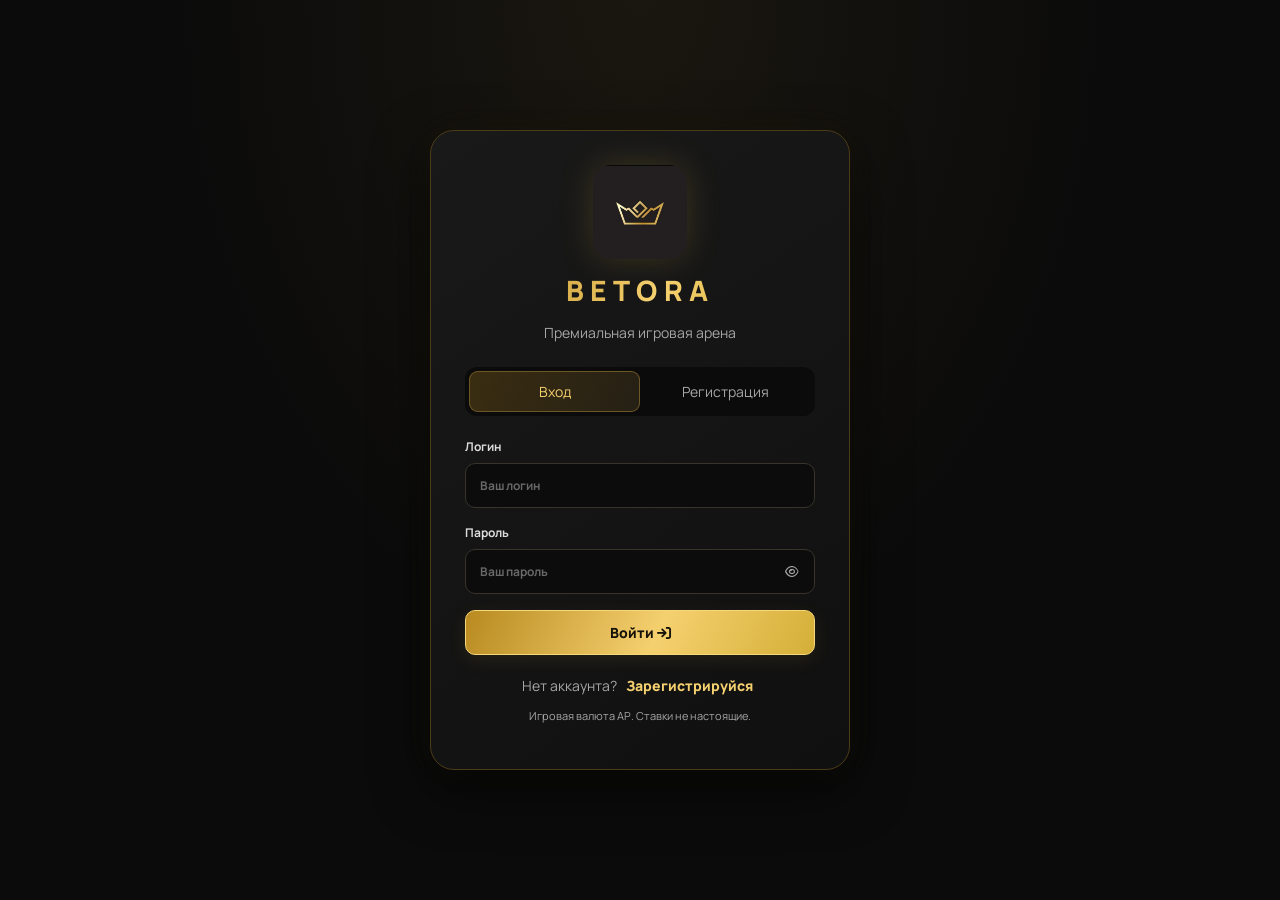
==== admin.html @ 0d64f470 "Add files via upload" ====
<!doctype html>
<html lang="ru"><head><meta charset="utf-8"><meta name="viewport" content="width=device-width,initial-scale=1"><meta name="theme-color" content="#0b0b0b"><title>BETORA — администрация</title><link rel="icon" href="/assets/logo.png"><link rel="stylesheet" href="/assets/css/style.css"><link rel="stylesheet" href="https://cdnjs.cloudflare.com/ajax/libs/font-awesome/6.5.2/css/all.min.css"></head>
<body><div class="app-shell"><header class="topbar"><a class="brand compact" href="/admin.html"><img src="/assets/logo.png" alt="BETORA"><span>BETORA <small>ADMIN</small></span></a><div class="user-tools"><span class="admin-label"><i class="fa-solid fa-shield-halved"></i> Панель администратора</span><button id="logout" class="icon-button" title="Выйти"><i class="fa-solid fa-right-from-bracket"></i></button></div></header>
<nav class="main-tabs admin-tabs"><button class="active" data-admin-view="users">Пользователи</button><button data-admin-view="withdrawals">Заявки на вывод <b id="pending-count" class="count-badge">0</b></button><button data-admin-view="bets">Ставки</button><button data-admin-view="matches">Матчи и коэффициенты</button><button data-admin-view="transactions">Журнал</button></nav>
<main class="content">
<section class="admin-view" id="admin-users"><div class="section-heading"><div><p class="eyebrow">УПРАВЛЕНИЕ АККАУНТАМИ</p><h1>Пользователи</h1></div><input id="user-search" class="search-input" placeholder="Поиск по нику или логину"></div><div id="users-table" class="table-wrap"></div></section>
<section class="admin-view hidden" id="admin-withdrawals"><div class="section-heading"><div><p class="eyebrow">ЗАЯВКИ ИГРОКОВ</p><h1>Заявки на вывод</h1></div><select id="withdraw-filter"><option value="pending">Ожидают</option><option value="done">Выполненные</option></select></div><div id="withdrawals-table" class="table-wrap"></div></section>
<section class="admin-view hidden" id="admin-bets"><div class="section-heading"><div><p class="eyebrow">РАСЧЁТ СТАВОК</p><h1>Ставки игроков</h1></div></div><div id="admin-bets-table" class="table-wrap"></div></section>
<section class="admin-view hidden" id="admin-matches"><div class="section-heading"><div><p class="eyebrow">СПОРТИВНАЯ ЛИНИЯ</p><h1>Матчи и коэффициенты</h1></div><button id="new-match" class="gold-button"><i class="fa-solid fa-plus"></i> Добавить матч</button></div><div id="matches-table" class="table-wrap"></div></section>
<section class="admin-view hidden" id="admin-transactions"><div class="section-heading"><div><p class="eyebrow">АУДИТ БАЛАНСА</p><h1>Журнал операций</h1></div></div><div id="admin-transactions-table" class="table-wrap"></div></section>
</main><footer class="site-footer">Игровая валюта АР. Ставки не настоящие. Проект для Minecraft.</footer></div>
<div id="admin-modal" class="modal"><div class="modal-card wide"><button class="modal-close" data-close="admin-modal"><i class="fa-solid fa-xmark"></i></button><h2 id="admin-modal-title">Изменение</h2><form id="admin-modal-form" class="form-stack"></form></div></div><div id="toast-root" class="toast-root"></div><script src="/assets/js/common.js"></script><script src="/assets/js/admin.js"></script></body></html>
---- assets/css/style.css ----
@import url('https://fonts.googleapis.com/css2?family=Manrope:wght@400;500;600;700;800&display=swap');
:root{--bg:#0b0b0b;--panel:#161616;--panel2:#1d1d1d;--gold:#D4AF37;--gold2:#F5D06F;--text:#f5f5f5;--muted:#a6a6a6;--line:#343027;--danger:#ff6d70;--success:#65d6a1;--gold-grad:linear-gradient(115deg,#b88a20,#f5d06f 55%,#d4af37);--shadow:0 18px 55px #0009}
*{box-sizing:border-box}html{min-height:100%;background:var(--bg)}body{margin:0;background:radial-gradient(ellipse at top,#1a1710 0,#0b0b0b 52%);color:var(--text);font-family:Manrope,Arial,sans-serif;min-height:100vh;font-size:14px}button,input,select{font:inherit}button{cursor:pointer}a{color:inherit;text-decoration:none}.hidden{display:none!important}.muted{color:var(--muted)}.center{text-align:center}.tiny{font-size:11px;line-height:1.6}.gold-text{color:var(--gold2)}.brand-logo{width:94px;height:94px;object-fit:contain;border-radius:18px;display:block;margin:0 auto 12px;filter:drop-shadow(0 0 16px #d4af3730)}.brand-name{font-weight:800;letter-spacing:.22em;text-align:center;font-size:28px;background:var(--gold-grad);color:transparent;background-clip:text}.auth-page{display:grid;place-items:center;padding:24px}.auth-card{width:min(100%,420px);padding:34px;background:linear-gradient(145deg,#191919,#101010);border:1px solid #4b3c18;border-radius:24px;box-shadow:var(--shadow),0 0 32px #d4af370b}.auth-tabs{display:grid;grid-template-columns:1fr 1fr;padding:4px;border-radius:12px;background:#0b0b0b;margin:25px 0 22px}.tab{border:0;background:transparent;color:var(--muted);padding:11px;border-radius:9px}.tab.active{background:linear-gradient(110deg,#3a2d11,#252015);color:var(--gold2);box-shadow:inset 0 0 0 1px #6d5625}.form-stack{display:flex;flex-direction:column;gap:16px}.form-stack label,.modal-card label,.stake-label{display:flex;flex-direction:column;gap:8px;color:#ddd;font-size:12px;font-weight:700}input,select{width:100%;min-width:0;background:#0c0c0c;border:1px solid #38342a;color:var(--text);padding:13px 14px;border-radius:10px;outline:none;transition:border .2s,box-shadow .2s}input:focus,select:focus{border-color:var(--gold);box-shadow:0 0 0 3px #d4af3718}input::placeholder{color:#686868}.password-wrap{display:flex;position:relative}.password-wrap input{padding-right:46px}.eye{position:absolute;right:4px;top:4px;bottom:4px;width:38px;background:transparent;border:0;color:var(--muted)}.gold-button,.outline-button,.icon-button{border-radius:10px;padding:12px 16px;font-weight:800;transition:transform .18s,filter .18s,border .18s}.gold-button{background:var(--gold-grad);border:1px solid #f6d779;color:#16120a;box-shadow:0 5px 18px #d4af3719}.gold-button:hover{filter:brightness(1.08);transform:translateY(-1px)}.gold-button:disabled{opacity:.45;cursor:not-allowed;transform:none}.outline-button{background:#171611;color:var(--gold2);border:1px solid #665321}.outline-button:hover{border-color:var(--gold)}.icon-button{background:#171717;border:1px solid #353535;color:#ddd;padding:10px 12px}.auth-switch{text-align:center;margin:20px 0 8px}.auth-switch button{border:0;background:transparent;color:var(--gold2);font-weight:800}.app-shell{max-width:1440px;margin:auto;min-height:100vh;display:flex;flex-direction:column}.topbar{display:flex;align-items:center;justify-content:space-between;padding:20px clamp(16px,4vw,52px);gap:18px;border-bottom:1px solid #28251c;background:#0c0c0ce8;position:sticky;top:0;z-index:5;backdrop-filter:blur(16px)}.brand{display:flex;align-items:center;gap:12px;font-weight:800;letter-spacing:.16em}.brand img{width:48px;height:42px;object-fit:contain}.brand.compact{font-size:19px}.brand small{font-size:9px;color:var(--gold2);letter-spacing:.1em}.user-tools{display:flex;align-items:center;gap:10px}.balance-chip{display:flex;flex-direction:column;gap:3px;background:transparent;color:var(--text);border:0;text-align:right;padding:4px 10px}.balance-chip span{font-size:12px;color:var(--muted)}.balance-chip strong{font-size:12px}.balance-chip b{color:var(--gold2)}.main-tabs{display:flex;gap:7px;padding:16px clamp(16px,4vw,52px);border-bottom:1px solid #28251c;overflow:auto}.main-tabs button{white-space:nowrap;display:flex;align-items:center;gap:9px;background:transparent;border:1px solid transparent;color:#aaa;padding:12px 15px;border-radius:10px;font-weight:700}.main-tabs button.active,.main-tabs button:hover{color:var(--gold2);background:#d4af370d;border-color:#59471d}.content{padding:30px clamp(16px,4vw,52px);flex:1}.section-heading{display:flex;align-items:center;justify-content:space-between;gap:16px;margin-bottom:24px}.section-heading h1{font-size:clamp(25px,4vw,34px);margin:4px 0 0;letter-spacing:-.04em}.eyebrow{color:var(--gold);font-size:10px;letter-spacing:.17em;font-weight:800;margin:0}.live-pill{border:1px solid #3c3523;border-radius:99px;padding:8px 12px;color:#c6b987;font-size:11px}.live-pill i{display:inline-block;width:6px;height:6px;background:var(--success);border-radius:50%;margin-right:6px;box-shadow:0 0 10px #65d6a1}.match-grid{display:grid;grid-template-columns:repeat(2,minmax(0,1fr));gap:14px}.match-card{background:linear-gradient(145deg,#191919,#111);border:1px solid #302c21;border-radius:16px;padding:18px;min-width:0;transition:border .2s,transform .2s}.match-card:hover{border-color:#76602a;transform:translateY(-2px)}.match-meta{display:flex;justify-content:space-between;gap:8px;color:var(--muted);font-size:11px;margin-bottom:18px}.league{color:var(--gold2)}.teams{display:grid;grid-template-columns:1fr auto 1fr;align-items:center;gap:12px;margin-bottom:20px}.team{font-weight:800;font-size:14px;overflow-wrap:anywhere}.team:last-child{text-align:right}.versus{color:#666;font-size:10px;font-weight:800}.odds-row{display:grid;grid-template-columns:repeat(3,minmax(0,1fr));gap:8px}.odd-button{border:1px solid #39352a;background:#202019;color:#ddd;border-radius:9px;padding:11px 5px;display:flex;flex-direction:column;gap:4px;align-items:center}.odd-button span{font-size:10px;color:#999}.odd-button strong{color:var(--gold2);font-size:14px}.odd-button:hover,.odd-button.selected{background:#392e12;border-color:var(--gold);box-shadow:0 0 14px #d4af3715}.subtabs{display:flex;gap:8px;margin:-8px 0 22px}.subtabs button{border:1px solid #343027;background:#171717;color:#aaa;border-radius:9px;padding:10px 18px}.subtabs button.active{border-color:var(--gold);color:var(--gold2);background:#d4af3712}.site-footer{padding:22px;text-align:center;color:#777;font-size:11px;border-top:1px solid #24221b}.coupon{position:fixed;right:24px;bottom:24px;width:330px;max-height:75vh;overflow:auto;z-index:9;background:#171715;border:1px solid #665321;border-radius:18px;padding:18px;box-shadow:var(--shadow),0 0 28px #d4af3710}.coupon-head{display:flex;justify-content:space-between;align-items:center;margin-bottom:12px}.coupon-head h2{font-size:19px;margin:5px 0}.coupon-items{display:flex;flex-direction:column;gap:8px;max-height:220px;overflow:auto}.coupon-item{border:1px solid #343027;background:#101010;padding:11px;border-radius:10px;display:grid;grid-template-columns:1fr auto;gap:8px}.coupon-item strong{font-size:12px}.coupon-item small{display:block;color:var(--muted);margin-top:5px}.remove-pick{border:0;background:transparent;color:#aaa}.empty-state{padding:22px 8px;color:#777;text-align:center;font-size:12px}.stake-label{margin-top:15px}.payout-row{display:flex;justify-content:space-between;gap:8px;font-size:12px;color:#aaa;margin:14px 0}.payout-row strong{color:var(--gold2)}.full{width:100%}.coupon .tiny{text-align:center}.coupon-backdrop{display:none}.modal{position:fixed;inset:0;background:#000b;z-index:20;display:none;align-items:center;justify-content:center;padding:18px;backdrop-filter:blur(7px)}.modal.open{display:flex;animation:fadeIn .18s ease}.modal-card{position:relative;width:min(100%,440px);padding:28px;background:linear-gradient(145deg,#1b1b19,#111);border:1px solid #665321;border-radius:18px;box-shadow:var(--shadow)}.modal-card.wide{width:min(100%,650px);max-height:90vh;overflow:auto}.modal-card h2{margin:4px 0 16px}.modal-card p{line-height:1.7;color:#bbb}.modal-close{position:absolute;right:14px;top:14px;border:0;background:transparent;color:#999;font-size:18px}.modal-balance{margin:0 0 18px}.modal-balance strong{color:var(--gold2)}.button-row{display:flex;gap:10px;margin-top:16px}.button-row>*{flex:1}.table-wrap{overflow:auto;border:1px solid #302c21;border-radius:14px;background:#141414}table{width:100%;border-collapse:collapse;min-width:650px}th,td{text-align:left;padding:14px 16px;border-bottom:1px solid #2b2922;font-size:12px}th{color:var(--gold2);font-size:10px;text-transform:uppercase;letter-spacing:.08em;background:#1b1a16}td{color:#ddd}tr:last-child td{border-bottom:0}.status{display:inline-block;border-radius:99px;padding:5px 8px;font-size:10px;font-weight:800;background:#29261e;color:#e0c66f}.status.won,.status.done{background:#123426;color:#7de1b2}.status.lost{background:#3a2020;color:#ff9a9c}.status.pending{background:#29261e;color:#e0c66f}.table-actions{display:flex;gap:6px;flex-wrap:wrap}.small-button{border:1px solid #54451f;background:#242015;color:var(--gold2);padding:7px 9px;border-radius:7px;font-size:11px;font-weight:700}.small-button.danger{border-color:#6b3030;color:#ff9a9c;background:#241515}.search-input{max-width:280px}.admin-label{color:var(--gold2);font-size:12px}.count-badge{background:var(--gold-grad);color:#15120a;border-radius:99px;padding:2px 6px;font-size:10px}.admin-tabs{flex-wrap:wrap}.toast-root{position:fixed;top:18px;right:18px;z-index:100;display:flex;flex-direction:column;gap:8px;width:min(360px,calc(100vw - 36px))}.toast{background:#1d1d1a;border:1px solid #55451e;border-left:3px solid var(--gold);border-radius:10px;padding:13px 15px;box-shadow:var(--shadow);animation:slideIn .2s ease;font-size:12px}.toast.error{border-left-color:var(--danger)}.toast.success{border-left-color:var(--success)}.skeleton-card{height:180px;border-radius:15px;background:linear-gradient(90deg,#171717 25%,#24231f 45%,#171717 65%);background-size:250% 100%;animation:shimmer 1.4s infinite;border:1px solid #28251c}.admin-form-grid{display:grid;grid-template-columns:1fr 1fr;gap:12px}.admin-form-grid label{display:flex;flex-direction:column;gap:6px;font-size:11px;color:#bbb}.admin-form-grid .span-two{grid-column:1/-1}
@keyframes shimmer{to{background-position:-250% 0}}@keyframes fadeIn{from{opacity:0}to{opacity:1}}@keyframes slideIn{from{transform:translateY(-8px);opacity:0}to{transform:translateY(0);opacity:1}}
@media(max-width:900px){.match-grid{grid-template-columns:1fr}.coupon{right:14px;bottom:14px}.content{padding-top:24px}.main-tabs{padding-top:10px;padding-bottom:10px}}@media(max-width:650px){.topbar{padding:13px 14px;align-items:flex-start}.brand.compact{font-size:15px;gap:6px}.brand img{width:35px;height:35px}.user-tools{gap:5px;flex-wrap:wrap;justify-content:flex-end}.balance-chip{padding:3px;font-size:10px}.balance-chip span{max-width:90px;overflow:hidden;text-overflow:ellipsis}.user-tools .outline-button{font-size:11px;padding:9px}.content{padding:22px 14px}.section-heading{align-items:flex-start;flex-direction:column}.section-heading .search-input{max-width:none}.auth-card{padding:25px 20px}.coupon{width:auto;left:0;right:0;bottom:0;max-height:82vh;border-radius:20px 20px 0 0;transform:translateY(calc(100% - 70px));transition:transform .25s ease;z-index:15;padding-bottom:max(18px,env(safe-area-inset-bottom))}.coupon.open{transform:translateY(0)}.coupon:before{content:"";display:block;width:42px;height:4px;border-radius:4px;background:#6e6040;margin:-8px auto 14px}.coupon-backdrop.open{display:block;position:fixed;inset:0;background:#0009;z-index:14}.coupon-head{margin-bottom:8px}.coupon:not(.open) .coupon-items,.coupon:not(.open) .stake-label,.coupon:not(.open) .payout-row,.coupon:not(.open) #place-bet,.coupon:not(.open)>.tiny{display:none}.button-row{flex-direction:column}.admin-form-grid{grid-template-columns:1fr}.admin-form-grid .span-two{grid-column:auto}.admin-label{display:none}.site-footer{padding:18px 14px}.teams{gap:7px}.team{font-size:12px}}
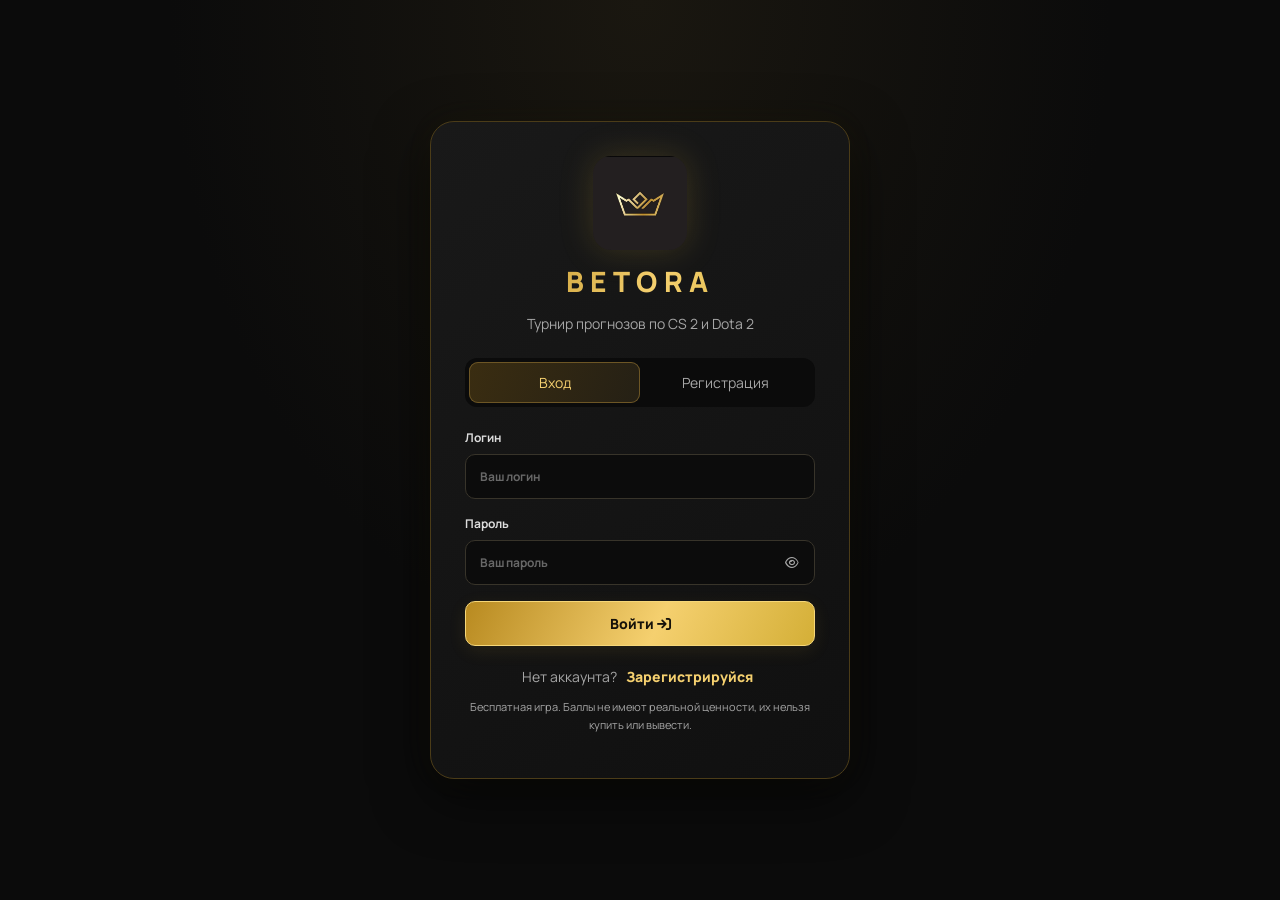
==== commit 04127c0a: "Update admin.html" ====
--- a/admin.html
+++ b/admin.html
@@ -1,12 +1,20 @@
 <!doctype html>
 <html lang="ru"><head><meta charset="utf-8"><meta name="viewport" content="width=device-width,initial-scale=1"><meta name="theme-color" content="#0b0b0b"><title>BETORA — администрация</title><link rel="icon" href="/assets/logo.png"><link rel="stylesheet" href="/assets/css/style.css"><link rel="stylesheet" href="https://cdnjs.cloudflare.com/ajax/libs/font-awesome/6.5.2/css/all.min.css"></head>
 <body><div class="app-shell"><header class="topbar"><a class="brand compact" href="/admin.html"><img src="/assets/logo.png" alt="BETORA"><span>BETORA <small>ADMIN</small></span></a><div class="user-tools"><span class="admin-label"><i class="fa-solid fa-shield-halved"></i> Панель администратора</span><button id="logout" class="icon-button" title="Выйти"><i class="fa-solid fa-right-from-bracket"></i></button></div></header>
-<nav class="main-tabs admin-tabs"><button class="active" data-admin-view="users">Пользователи</button><button data-admin-view="withdrawals">Заявки на вывод <b id="pending-count" class="count-badge">0</b></button><button data-admin-view="bets">Ставки</button><button data-admin-view="matches">Матчи и коэффициенты</button><button data-admin-view="transactions">Журнал</button></nav>
+<nav class="main-tabs admin-tabs"><button class="active" data-admin-view="users">Пользователи</button><button data-admin-view="daily">Купон дня</button><button data-admin-view="bets">Прогнозы</button><button data-admin-view="matches">Матчи и коэффициенты</button><button data-admin-view="leaderboard">Рейтинг и призы</button><button data-admin-view="transactions">Журнал</button></nav>
 <main class="content">
+
 <section class="admin-view" id="admin-users"><div class="section-heading"><div><p class="eyebrow">УПРАВЛЕНИЕ АККАУНТАМИ</p><h1>Пользователи</h1></div><input id="user-search" class="search-input" placeholder="Поиск по нику или логину"></div><div id="users-table" class="table-wrap"></div></section>
-<section class="admin-view hidden" id="admin-withdrawals"><div class="section-heading"><div><p class="eyebrow">ЗАЯВКИ ИГРОКОВ</p><h1>Заявки на вывод</h1></div><select id="withdraw-filter"><option value="pending">Ожидают</option><option value="done">Выполненные</option></select></div><div id="withdrawals-table" class="table-wrap"></div></section>
-<section class="admin-view hidden" id="admin-bets"><div class="section-heading"><div><p class="eyebrow">РАСЧЁТ СТАВОК</p><h1>Ставки игроков</h1></div></div><div id="admin-bets-table" class="table-wrap"></div></section>
-<section class="admin-view hidden" id="admin-matches"><div class="section-heading"><div><p class="eyebrow">СПОРТИВНАЯ ЛИНИЯ</p><h1>Матчи и коэффициенты</h1></div><button id="new-match" class="gold-button"><i class="fa-solid fa-plus"></i> Добавить матч</button></div><div id="matches-table" class="table-wrap"></div></section>
-<section class="admin-view hidden" id="admin-transactions"><div class="section-heading"><div><p class="eyebrow">АУДИТ БАЛАНСА</p><h1>Журнал операций</h1></div></div><div id="admin-transactions-table" class="table-wrap"></div></section>
-</main><footer class="site-footer">Игровая валюта АР. Ставки не настоящие. Проект для Minecraft.</footer></div>
+
+<section class="admin-view hidden" id="admin-daily"><div class="section-heading"><div><p class="eyebrow">ПУБЛИКАЦИЯ ДЛЯ ВСЕХ ИГРОКОВ</p><h1>Купон дня</h1></div><button id="new-daily" class="gold-button"><i class="fa-solid fa-plus"></i> Собрать купон</button></div><div id="daily-table" class="table-wrap"></div></section>
+
+<section class="admin-view hidden" id="admin-bets"><div class="section-heading"><div><p class="eyebrow">РАСЧЁТ ПРОГНОЗОВ</p><h1>Прогнозы игроков</h1></div></div><div id="admin-bets-table" class="table-wrap"></div></section>
+
+<section class="admin-view hidden" id="admin-matches"><div class="section-heading"><div><p class="eyebrow">ЛИНИЯ СОБЫТИЙ</p><h1>Матчи и коэффициенты</h1></div><button id="new-match" class="gold-button"><i class="fa-solid fa-plus"></i> Добавить матч</button></div><p class="tiny muted">Дисциплины: CS 2 и Dota 2. Коэффициенты примерные, меняйте их вручную.</p><div id="matches-table" class="table-wrap"></div></section>
+
+<section class="admin-view hidden" id="admin-leaderboard"><div class="section-heading"><div><p class="eyebrow">НЕДЕЛЬНЫЙ ТУРНИР</p><h1>Рейтинг и призы</h1></div><select id="admin-leaderboard-period"><option value="week">Эта неделя</option><option value="all">Всё время</option></select></div><div id="admin-leaderboard-table" class="table-wrap"></div><p class="tiny muted">Приз победителям вы выдаёте сами в игре, на сайте это только отметка «Приз выдан».</p></section>
+
+<section class="admin-view hidden" id="admin-transactions"><div class="section-heading"><div><p class="eyebrow">АУДИТ БАЛЛОВ</p><h1>Журнал операций</h1></div></div><div id="admin-transactions-table" class="table-wrap"></div></section>
+
+</main><footer class="site-footer">Бесплатная игра-прогнозист. Баллы не имеют реальной ценности.</footer></div>
 <div id="admin-modal" class="modal"><div class="modal-card wide"><button class="modal-close" data-close="admin-modal"><i class="fa-solid fa-xmark"></i></button><h2 id="admin-modal-title">Изменение</h2><form id="admin-modal-form" class="form-stack"></form></div></div><div id="toast-root" class="toast-root"></div><script src="/assets/js/common.js"></script><script src="/assets/js/admin.js"></script></body></html>
